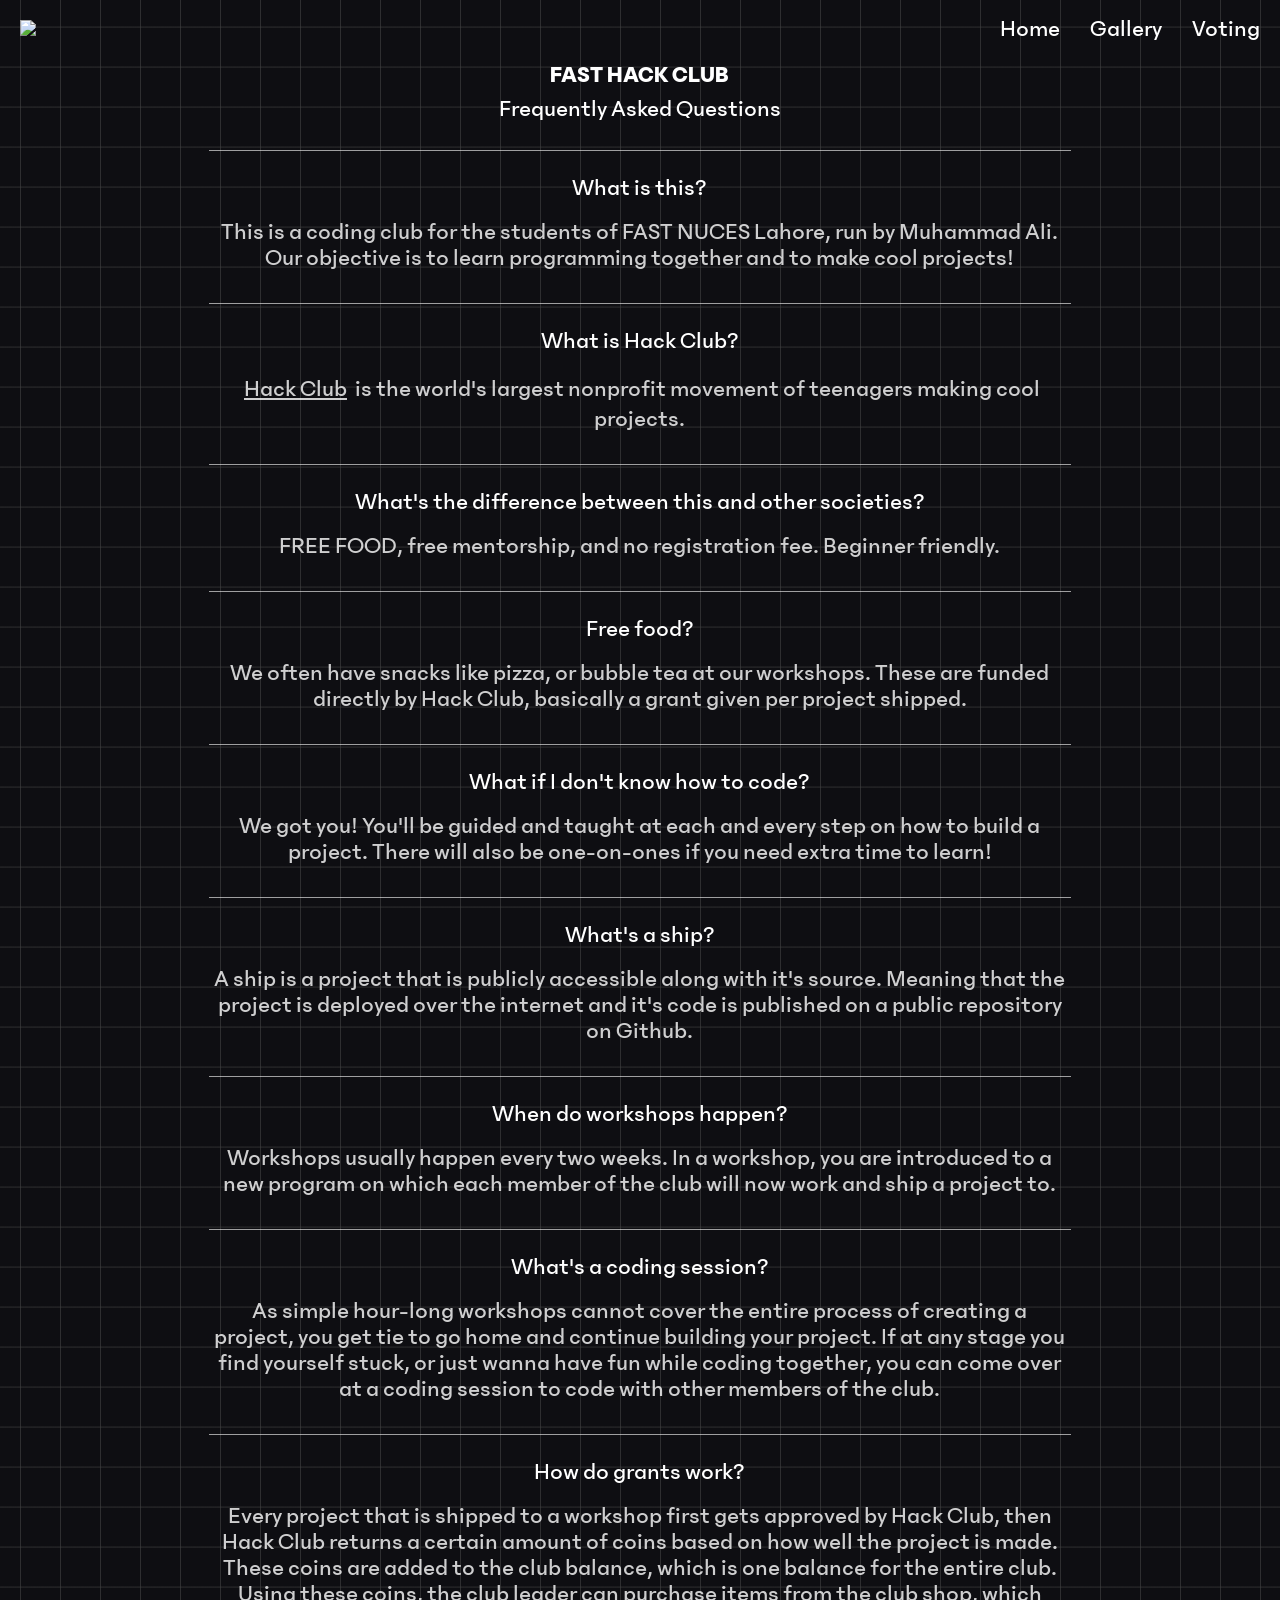
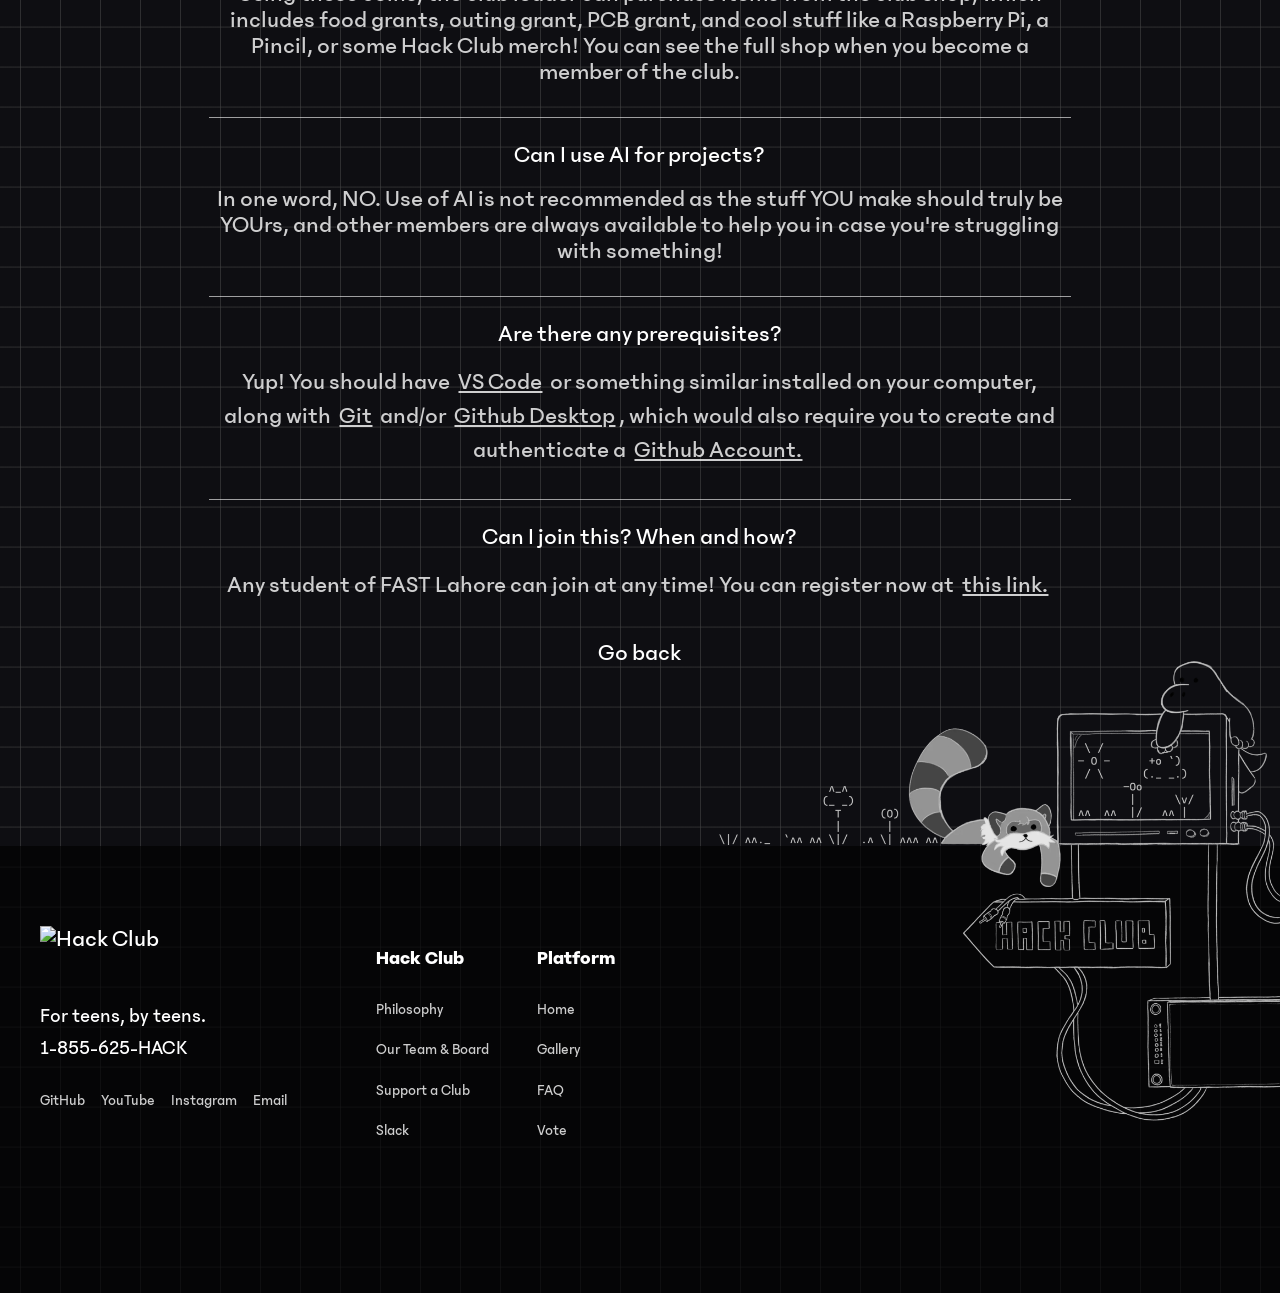
==== faq.html @ ed4a8009 "im done" ====
<!DOCTYPE html>

<html>

<head>
    <title>FAST Hack Club</title>
    <link rel="stylesheet" href="style.css">
    <link rel="icon" href="images/club.png">
    <meta name="viewport" content="width=device-width, initial-scale=1.0">
    <script src="script.js"></script>
</head>

<body>
    <header>
        <a href="https://clubs.hackclub.com">
            <img src="https://clubs.hackclub.com/assets/hackClubFlag.svg" style="height: 50px;" />
        </a>
        <span class="links">
            <!--<a href="/workshops">Workshops</a>
                <a href="/events">Events</a>-->
            <a href="/">Home</a>
            <a href="/gallery">Gallery</a>
            <a href="/vote">Voting</a>
        </span>
    </header>
    <section class="heheead page-faq">
        <div class="head">
            <p class="hhead">FAST HACK CLUB</p>
            <p class="subtitle">Frequently Asked Questions</p>

            <div class="faq-item">
                <p class="subtitle fastest">What is this?</p>
                <p class="dim">This is a coding club for the students of FAST NUCES Lahore, run by Muhammad Ali. Our
                    objective is to learn programming together and to make cool projects!</p>
            </div>
            <div class="faq-item">
                <p class="subtitle fastest">What is Hack Club?</p>
                <p class="dim"><a href="https://hack.club" target="_blank" style="text-decoration: underline;">Hack
                        Club</a> is the world's largest nonprofit movement of teenagers making cool projects.</p>
            </div>
            <div class="faq-item">
                <p class="subtitle fastest">What's the difference between this and other societies?</p>
                <p class="dim">FREE FOOD, free mentorship, and no registration fee. Beginner friendly.</p>
            </div>
            <div class="faq-item">
                <p class="subtitle fastest">Free food?</p>
                <p class="dim">We often have snacks like pizza, or bubble tea at our workshops. These are funded
                    directly by Hack Club, basically a grant given per project shipped.</p>
            </div>
            <div class="faq-item">
                <p class="subtitle fastest">What if I don't know how to code?</p>
                <p class="dim">We got you! You'll be guided and taught at each and every step on how to build a project.
                    There will also be one-on-ones if you need extra time to learn!</p>
            </div>
            <div class="faq-item">
                <p class="subtitle fastest">What's a ship?</p>
                <p class="dim">A ship is a project that is publicly accessible along with it's source. Meaning that the
                    project is deployed over the internet and it's code is published on a public repository on Github.
                </p>
            </div>
            <div class="faq-item">
                <p class="subtitle fastest">When do workshops happen?</p>
                <p class="dim">Workshops usually happen every two weeks. In a workshop, you are introduced to a new
                    program on which each member of the club will now work and ship a project to.</p>
            </div>
            <div class="faq-item">
                <p class="subtitle fastest">What's a coding session?</p>
                <p class="dim">As simple hour-long workshops cannot cover the entire process of creating a project, you
                    get tie to go home and continue building your project. If at any stage you find yourself stuck, or
                    just wanna have fun while coding together, you can come over at a coding session to code with other
                    members of the club.</p>
            </div>
            <div class="faq-item">
                <p class="subtitle fastest">How do grants work?</p>
                <p class="dim">Every project that is shipped to a workshop first gets approved by Hack Club, then Hack
                    Club returns a certain amount of coins based on how well the project is made. These coins are added
                    to the club balance, which is one balance for the entire club. Using these coins, the club leader
                    can purchase items from the club shop, which includes food grants, outing grant, PCB grant, and cool
                    stuff like a Raspberry Pi, a Pincil, or some Hack Club merch! You can see the full shop when you
                    become a member of the club.</p>
            </div>
            <div class="faq-item">
                <p class="subtitle fastest">Can I use AI for projects?</p>
                <p class="dim">In one word, NO. Use of AI is not recommended as the stuff YOU make should truly be
                    YOUrs, and other members are always available to help you in case you're struggling with something!
                </p>
            </div>
            <div class="faq-item">
                <p class="subtitle fastest">Are there any prerequisites?</p>
                <p class="dim">Yup! You should have <a href="https://code.visualstudio.com/download" target="_blank"
                        style="text-decoration: underline;">VS Code</a> or something similar installed on your computer,
                    along with <a href="https://git-scm.com/install" target="_blank"
                        style="text-decoration: underline;">Git</a> and/or <a href="https://desktop.github.com/download"
                        target="_blank" style="text-decoration: underline;">Github Desktop</a>, which would also require
                    you to create and authenticate a <a href="https://github.com/signup" target="_blank"
                        style="text-decoration: underline;">Github Account.</a></p>
            </div>
            <div class="faq-item">
                <p class="subtitle fastest">Can I join this? When and how?</p>
                <p class="dim">Any student of FAST Lahore can join at any time! You can register now at <a
                        href="https://alimad.fillout.com/hackclub" style="text-decoration: underline;">this link.</a>
                </p>
            </div>
            <a href="/" style="margin: 20px; padding: 10px 20px;">Go back</a>
        </div>
    </section>
    <footer>
        <img src="images/footer.webp" class="footimg">
        <div class="fd">
            <div class="fd1">
                <a href="https://hackclub.com" target="_blank" class="eignore">
                    <img src="https://clubs.hackclub.com/assets/hackClubFlag.svg" alt="Hack Club">
                </a>
                <p style="margin-bottom: 0.5rem; font-size: 20px; line-height: 1.2;">For teens, by teens.</p>
                <a href="tel:18556254225" class="eignore"
                    style="margin-bottom: 2rem; display: inline-block; font-size: 20px; line-height: 1.2; ">1-855-625-HACK</a>
                <div class="l1s">
                    <a href="https://github.com/hackclub" target="_blank">GitHub</a>
                    <a href="https://www.youtube.com/c/HackClubHQ" target="_blank">YouTube</a>
                    <a href="https://www.instagram.com/starthackclub" target="_blank">Instagram</a>
                    <a href="mailto:team@hackclub.com">Email</a>
                </div>
            </div>
            <div class="fd2">
                <div>
                    <p>Hack Club</p>
                    <ul>
                        <li><a href="https://hackclub.com/philosophy" class="fle" target="_blank">Philosophy</a></li>
                        <li><a href="https://hackclub.com/team" class="fle" target="_blank">Our Team &amp; Board</a>
                        </li>
                        <li><a href="https://hackclub.com/teachers" class="fle" target="_blank">Support a Club</a></li>
                        <li><a href="https://slack.hackclub.com" class="fle" target="_blank">Slack</a></li>
                    </ul>
                </div>
                <div style="min-width: 9rem;">
                    <p>Platform</p>
                    <ul>
                        <li><a href="/" class="fle">Home</a></li>
                        <li><a href="/gallery" class="fle">Gallery</a></li>
                        <li><a href="/faq" class="fle">FAQ</a></li>
                        <li><a href="/vote" class="fle">Vote</a></li>
                    </ul>
                </div>
            </div>
        </div>
    </footer>
</body>

</html>
---- style.css ----
@font-face {
    font-family: "Zarathustra";
    src: url("fonts/zarathustra-kerned.ttf");
    font-display: swap;
}
@font-face {
  font-family: "Phantom Sans";
  src: url("fonts/PhantomSans-Book.woff2") format("woff2");
  font-weight: 400;
  font-display: swap;
}
@font-face {
  font-family: "Phantom Sans";
  src: url("fonts/PhantomSans-Semibold.woff2") format("woff2");
  font-weight: 600;
  font-display: swap;
}
@font-face {
  font-family: "Phantom Sans";
  src: url("fonts/PhantomSans-Bold.woff2") format("woff2");
  font-weight: 700;
  font-display: swap;
}

body {
    font-family: "Phantom Sans", sans-serif;
    font-weight: 400;
    margin: 0;
    padding: 0;
    background-color: black;
    color: white;
    font-optical-sizing: auto;
    font-style: normal;
    --grid-color: #4449;
    background-image: 
        linear-gradient(to right, var(--grid-color) 1px, transparent 1px),
        linear-gradient(to bottom, var(--grid-color) 1px, transparent 1px);
    background-size: 40px 40px;
    background-position: center;
    background-color: #0e0e12;
    font-size: 150%;
}


.heheead {
    display: flex;
    justify-content: center;
    align-items: center;
}

.head {
    display: flex;
    flex-direction: column;
    text-align: center;
    justify-content: center;
    align-items: center;
    gap: 0;
    max-width: 70%;
}

.hehheh * {
    padding: 0;
    margin: 4px;
    text-shadow: #000a 1px 1px 5px;
}

.head * {
    padding: 0;
    margin: 4px;
}

.works {
    border-top: #fff9 1px solid;
    width: 100%;
    display: flex;
    gap: 12px;
    margin-top: 12px;
    padding-top: 12px;
    flex-direction: column;
    align-items: center;
    justify-content: center;
    text-align: center;
}

.faq-item {
    border-top: #fff9 1px solid;
    width: 100%;
    display: flex;
    gap: 24px;
    margin-top: 24px;
    padding-top: 24px;
    flex-direction: column;
    align-items: center;
    justify-content: center;
    text-align: center;
}

.page-workshop img {
    width: 100%;
}

.sp {
    font-family: "Zarathustra", serif;
}

.title {
    display: flex;
    flex-direction: column;
    align-items: center;
    cursor: default;
}

.title * { margin: -20px; }

.hhead { font-weight: 700; }

header {
    display: flex;
    flex-direction: row;
    align-items: center;
    user-select: none;
    justify-content: space-between;
    padding: 12px;
}

.hc {
    transition: transform 0.3s;
}

.hc:hover {
    transform: scale(1.05);
}

header a {
    text-decoration: none;
    color: white;
}

a:not(.eignore) {
    color: white;
    text-decoration: none;
    position: relative;
    display: inline-block;
}

.eignore {
    color: white;
    text-decoration: none;
}

a:not(footer *) {
    padding: 4px 8px;
}

a:not(.eignore)::after {
    content: "";
    position: absolute;
    top: 0; right: 0; 
    width: 0%; height: 100%;
    background-color: #ffffff;
    z-index: 1;
    mix-blend-mode: difference;
    transition: width 0.3s ease; 
    pointer-events: none;
}

a:not(.eignore):hover::after {
    left: 0; right: auto; 
    width: 100%;
}

#buttons {
    display: flex;
    align-items: center;
    justify-content: center;
    margin-top: 12px;
    gap: 12px;
}

#buttons * {
    padding: 8px 16px;
}

button, .butt {
    color: white;
    background-color: transparent;
    outline: none;
    padding: 8px 16px;
    border: white 2px solid;
    cursor: pointer;
    font-size: inherit;
    position: relative;
    font-family: inherit;
    display: inline-block;
}

button::after, .butt::after {
    content: "";
    position: absolute;
    top: 0; right: 0; 
    width: 0%; height: 100%;
    background-color: #ffffff;
    z-index: 1;
    mix-blend-mode: difference;
    transition: width 0.3s ease; 
    pointer-events: none;
}

button:hover::after, .butt:hover::after {
    left: 0; right: auto; 
    width: 100%;
}

.gallery {
  display: flex;
  gap: 12px;
  flex-direction: row;
  width: 100%;
  margin: 0;
}

.gallery img {
    width: 100%;
    height: 300px;
    object-fit: cover;
    object-position: center;
}

.ships {
    display: grid;
    grid-template-columns: 1fr 1fr 1fr;
    margin-top: -3px;
    align-items: center;
    justify-content: center;
    text-align: center;
}

.fastest {
    position: relative;
    display: inline-block;
    margin: 0;
    padding: 0;
    width: fit-content;
}

.fastest::after {
    content: "";
    position: absolute;
    top: 0;
    right: 0; 
    width: 0%;
    height: 100%;
    background-color: #ffffff;
    z-index: 2;
    mix-blend-mode: difference;
    transition: width 0.3s ease; 
    pointer-events: none;
}

.fastest:hover::after {
    left: 0;
    right: auto; 
    width: 100%;
}

header a:hover {
    text-decoration: underline;
}

header span {
    display: flex;
    flex-direction: row;
    gap: 14px
}

section {
    padding-left: 24px;
    padding-right: 24px;
}

.title {
    text-align: center;
    font-size: 7vw;
}

.dim {
    opacity: 80%;
    margin-top: -6px;    
}

::selection {
    background-color: rgb(138, 247, 249);
    color: rgb(8, 15, 8);
}

footer {
    position: relative;
    overflow: visible;
    padding-inline: 2rem;
    padding-top: 5rem;
    padding-bottom: 4rem;
    margin-top: 150px;
    background: #000a;
}

.footimg {
    pointer-events: none;
    position: absolute;
    top: 0;
    right: 0;
    z-index: 2;
    display: block;
    height: auto;
    transform: translateY(-40.5%);
    width: clamp(200px, 44%, 620px);
}

.fd {
    margin-inline: auto;
    margin-bottom: 4rem;
    display: flex;
    max-width: 1200px;
    flex-wrap: wrap;
    align-items: start;
    row-gap: 3rem;
    column-gap: 4rem;
}

.fd1 {
    display: flex;
    flex-shrink: 0;
    flex-direction: column;
    width: 17rem;
}

.fd1 img {
    margin-bottom: 2rem;
    display: block;
    width: 12rem;
}

.l1s {
    display: flex;
    flex-wrap: wrap;
    gap: 1rem;
}

.l1s a, .fle {
    font-size: 15px;
    opacity: 80%;
    text-decoration: none;
    transition: opacity .15s;
}

.l1s a:hover {
    opacity: 100%;
}

.fd2 {
    display: flex;
    flex-wrap: wrap;
    gap: 3rem;
}

.fd2 p {
    margin-bottom: 1rem;
    font-size: 20px;
    line-height: 1.2;
    font-weight: bold;
}

.fd2 ul {
    display: flex;
    list-style: none;
    flex-direction: column;
    gap: 0.9rem;
    padding: 0;
}

#smoll {
    display: none;
}

@media (width < 640px) {
    .links {
        display: none;
    }
    .title {
        font-size: 180%;
    }
    .head {
        max-width: 100%;
    }
    .gallery img {
        height: 150px;
    }
    .gallery {
        gap: 0px;
        margin-bottom: -12px;
    }
    .ships {
        grid-template-columns: 1fr;
    }
    footer {
        padding-inline: 1rem;
    }
    #buttons {
        flex-direction: column;
    }
    #smoll {
        display: flex;
        flex-direction: column;
        align-items: center;
        justify-content: center;
        gap: 20px;
    }
}
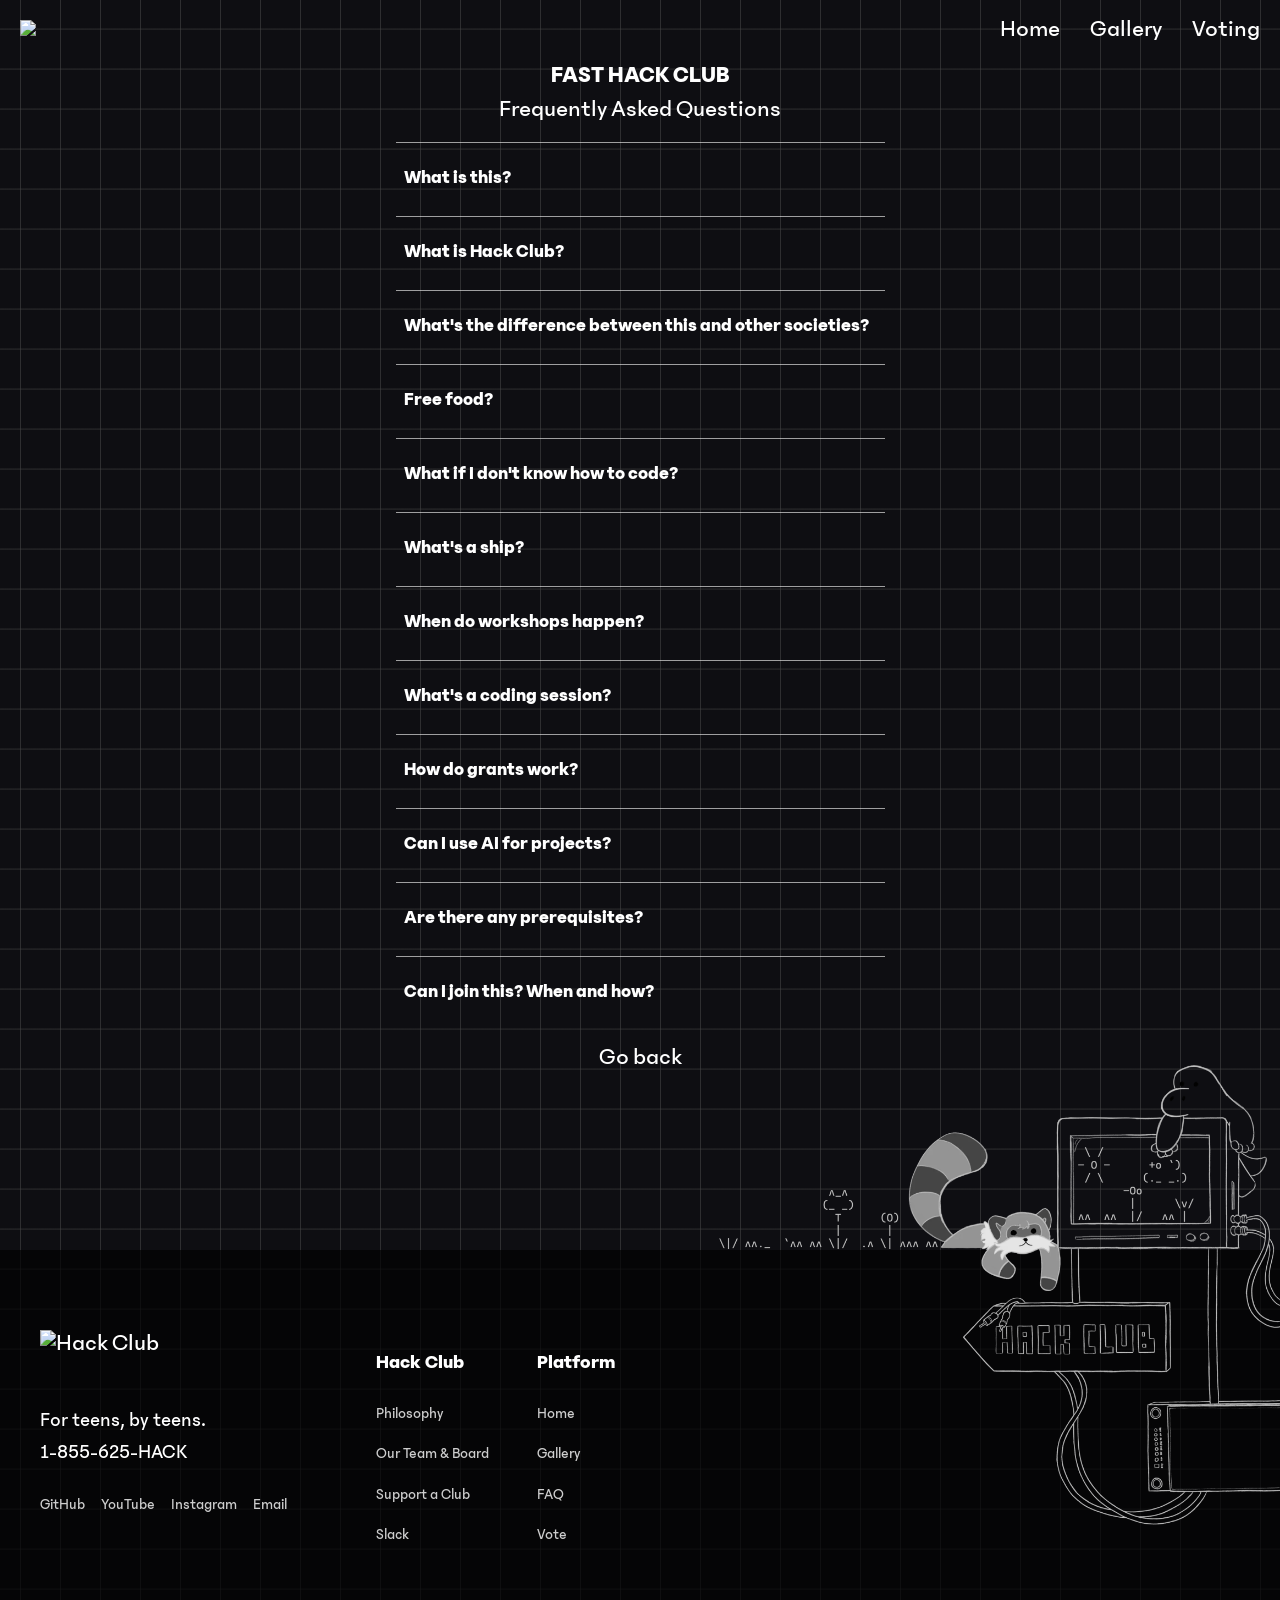
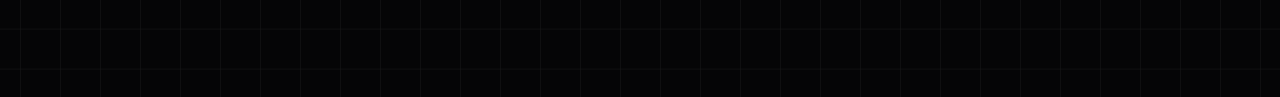
==== commit 18dff5ff: "add a lot to the clubbb" ====
--- a/faq.html
+++ b/faq.html
@@ -16,8 +16,6 @@
             <img src="https://clubs.hackclub.com/assets/hackClubFlag.svg" style="height: 50px;" />
         </a>
         <span class="links">
-            <!--<a href="/workshops">Workshops</a>
-                <a href="/events">Events</a>-->
             <a href="/">Home</a>
             <a href="/gallery">Gallery</a>
             <a href="/vote">Voting</a>
@@ -28,79 +26,55 @@
             <p class="hhead">FAST HACK CLUB</p>
             <p class="subtitle">Frequently Asked Questions</p>
 
-            <div class="faq-item">
-                <p class="subtitle fastest">What is this?</p>
-                <p class="dim">This is a coding club for the students of FAST NUCES Lahore, run by Muhammad Ali. Our
-                    objective is to learn programming together and to make cool projects!</p>
-            </div>
-            <div class="faq-item">
-                <p class="subtitle fastest">What is Hack Club?</p>
-                <p class="dim"><a href="https://hack.club" target="_blank" style="text-decoration: underline;">Hack
-                        Club</a> is the world's largest nonprofit movement of teenagers making cool projects.</p>
-            </div>
-            <div class="faq-item">
-                <p class="subtitle fastest">What's the difference between this and other societies?</p>
+            <details class="custom-details">
+                <summary class="subtitle fastest">What is this?</summary>
+                <p class="dim">This is a coding club for the students of FAST NUCES Lahore, run by Muhammad Ali. Our objective is to learn programming together and to make cool projects!</p>
+            </details>
+            <details class="custom-details">
+                <summary class="subtitle fastest">What is Hack Club?</summary>
+                <p class="dim"><a href="https://hack.club" target="_blank" style="text-decoration: underline;">Hack Club</a> is the world's largest nonprofit movement of teenagers making cool projects.</p>
+            </details>
+            <details class="custom-details">
+                <summary class="subtitle fastest">What's the difference between this and other societies?</summary>
                 <p class="dim">FREE FOOD, free mentorship, and no registration fee. Beginner friendly.</p>
-            </div>
-            <div class="faq-item">
-                <p class="subtitle fastest">Free food?</p>
-                <p class="dim">We often have snacks like pizza, or bubble tea at our workshops. These are funded
-                    directly by Hack Club, basically a grant given per project shipped.</p>
-            </div>
-            <div class="faq-item">
-                <p class="subtitle fastest">What if I don't know how to code?</p>
-                <p class="dim">We got you! You'll be guided and taught at each and every step on how to build a project.
-                    There will also be one-on-ones if you need extra time to learn!</p>
-            </div>
-            <div class="faq-item">
-                <p class="subtitle fastest">What's a ship?</p>
-                <p class="dim">A ship is a project that is publicly accessible along with it's source. Meaning that the
-                    project is deployed over the internet and it's code is published on a public repository on Github.
-                </p>
-            </div>
-            <div class="faq-item">
-                <p class="subtitle fastest">When do workshops happen?</p>
-                <p class="dim">Workshops usually happen every two weeks. In a workshop, you are introduced to a new
-                    program on which each member of the club will now work and ship a project to.</p>
-            </div>
-            <div class="faq-item">
-                <p class="subtitle fastest">What's a coding session?</p>
-                <p class="dim">As simple hour-long workshops cannot cover the entire process of creating a project, you
-                    get tie to go home and continue building your project. If at any stage you find yourself stuck, or
-                    just wanna have fun while coding together, you can come over at a coding session to code with other
-                    members of the club.</p>
-            </div>
-            <div class="faq-item">
-                <p class="subtitle fastest">How do grants work?</p>
-                <p class="dim">Every project that is shipped to a workshop first gets approved by Hack Club, then Hack
-                    Club returns a certain amount of coins based on how well the project is made. These coins are added
-                    to the club balance, which is one balance for the entire club. Using these coins, the club leader
-                    can purchase items from the club shop, which includes food grants, outing grant, PCB grant, and cool
-                    stuff like a Raspberry Pi, a Pincil, or some Hack Club merch! You can see the full shop when you
-                    become a member of the club.</p>
-            </div>
-            <div class="faq-item">
-                <p class="subtitle fastest">Can I use AI for projects?</p>
-                <p class="dim">In one word, NO. Use of AI is not recommended as the stuff YOU make should truly be
-                    YOUrs, and other members are always available to help you in case you're struggling with something!
-                </p>
-            </div>
-            <div class="faq-item">
-                <p class="subtitle fastest">Are there any prerequisites?</p>
-                <p class="dim">Yup! You should have <a href="https://code.visualstudio.com/download" target="_blank"
-                        style="text-decoration: underline;">VS Code</a> or something similar installed on your computer,
-                    along with <a href="https://git-scm.com/install" target="_blank"
-                        style="text-decoration: underline;">Git</a> and/or <a href="https://desktop.github.com/download"
-                        target="_blank" style="text-decoration: underline;">Github Desktop</a>, which would also require
-                    you to create and authenticate a <a href="https://github.com/signup" target="_blank"
-                        style="text-decoration: underline;">Github Account.</a></p>
-            </div>
-            <div class="faq-item">
-                <p class="subtitle fastest">Can I join this? When and how?</p>
-                <p class="dim">Any student of FAST Lahore can join at any time! You can register now at <a
-                        href="https://alimad.fillout.com/hackclub" style="text-decoration: underline;">this link.</a>
-                </p>
-            </div>
+            </details>
+            <details class="custom-details">
+                <summary class="subtitle fastest">Free food?</summary>
+                <p class="dim">We often have snacks like pizza, or bubble tea at our workshops. These are funded directly by Hack Club, basically a grant given per project shipped.</p>
+            </details>
+            <details class="custom-details">
+                <summary class="subtitle fastest">What if I don't know how to code?</summary>
+                <p class="dim">We got you! You'll be guided and taught at each and every step on how to build a project. There will also be one-on-ones if you need extra time to learn!</p>
+            </details>
+            <details class="custom-details">
+                <summary class="subtitle fastest">What's a ship?</summary>
+                <p class="dim">A ship is a project that is publicly accessible along with it's source. Meaning that the project is deployed over the internet and it's code is published on a public repository on Github.</p>
+            </details>
+            <details class="custom-details">
+                <summary class="subtitle fastest">When do workshops happen?</summary>
+                <p class="dim">Workshops usually happen every two weeks. In a workshop, you are introduced to a new program on which each member of the club will now work and ship a project to.</p>
+            </details>
+            <details class="custom-details">
+                <summary class="subtitle fastest">What's a coding session?</summary>
+                <p class="dim">As simple hour-long workshops cannot cover the entire process of creating a project, you get tie to go home and continue building your project. If at any stage you find yourself stuck, or just wanna have fun while coding together, you can come over at a coding session to code with other members of the club.</p>
+            </details>
+            <details class="custom-details">
+                <summary class="subtitle fastest">How do grants work?</summary>
+                <p class="dim">Every project that is shipped to a workshop first gets approved by Hack Club, then Hack Club returns a certain amount of coins based on how well the project is made. These coins are added to the club balance, which is one balance for the entire club. Using these coins, the club leader can purchase items from the club shop, which includes food grants, outing grant, PCB grant, and cool stuff like a Raspberry Pi, a Pincil, or some Hack Club merch! You can see the full shop when you become a member of the club.</p>
+            </details>
+            <details class="custom-details">
+                <summary class="subtitle fastest">Can I use AI for projects?</summary>
+                <p class="dim">In one word, NO. Use of AI is not recommended as the stuff YOU make should truly be YOUrs, and other members are always available to help you in case you're struggling with something!</p>
+            </details>
+            <details class="custom-details">
+                <summary class="subtitle fastest">Are there any prerequisites?</summary>
+                <p class="dim">Yup! You should have <a href="https://code.visualstudio.com/download" target="_blank" style="text-decoration: underline;">VS Code</a> or something similar installed on your computer, along with <a href="https://git-scm.com/install" target="_blank" style="text-decoration: underline;">Git</a> and/or <a href="https://desktop.github.com/download" target="_blank" style="text-decoration: underline;">Github Desktop</a>, which would also require you to create and authenticate a <a href="https://github.com/signup" target="_blank" style="text-decoration: underline;">Github Account.</a></p>
+            </details>
+            <details class="custom-details">
+                <summary class="subtitle fastest">Can I join this? When and how?</summary>
+                <p class="dim">Any student of FAST Lahore can join at any time! You can register now at <a href="https://alimad.fillout.com/hackclub" style="text-decoration: underline;">this link.</a></p>
+            </details>
+            
             <a href="/" style="margin: 20px; padding: 10px 20px;">Go back</a>
         </div>
     </section>
@@ -146,4 +120,4 @@
     </footer>
 </body>
 
-</html>+</html>
--- a/style.css
+++ b/style.css
@@ -110,7 +110,7 @@
     cursor: default;
 }
 
-.title * { margin: -20px; }
+.title * { margin: -5px; }
 
 .hhead { font-weight: 700; }
 
@@ -412,6 +412,131 @@
         flex-direction: column;
         align-items: center;
         justify-content: center;
-        gap: 20px;
-    }
-}
+        gap: 0px;
+    }
+}
+
+.home-gallery, .home-ysws, .home-platform, .home-shop, .home-closing {
+    display: flex;
+    justify-content: center;
+    align-items: center;
+    flex-wrap: wrap;
+    margin-top: 80px;
+    gap: 20px;
+}
+
+.ysws-grid, .shop-grid {
+    display: grid;
+    grid-template-columns: repeat(auto-fit, minmax(220px, 1fr));
+    gap: 16px;
+    width: 100%;
+    margin-top: 24px;
+}
+
+.ysws-card, .shop-card {
+    border: 2px solid #fff9;
+    padding: 16px;
+    text-decoration: none;
+    color: white;
+    display: flex;
+    flex-direction: column;
+    align-items: center;
+    justify-content: center;
+    text-align: center;
+    background: #0004;
+    transition: transform 0.2s, background 0.2s;
+}
+
+.ysws-card:hover, .shop-card:hover {
+    background: #fff1;
+}
+
+.shop-card img {
+    width: 120px;
+    object-fit: contain;
+    margin: 8px 0;
+}
+
+.shop-price {
+    background: #fff;
+    color: #000;
+    padding: 4px 12px;
+    border-radius: 20px;
+    font-size: 0.8rem;
+    font-weight: bold;
+    align-self: center;
+    align-items: center;
+    text-align: center;
+    margin: auto;
+    width: fit-content;
+}
+
+.platform-steps {
+    display: flex;
+    align-items: center;
+    justify-content: center;
+    gap: 20px;
+    flex-wrap: wrap;
+    margin-top: 32px;
+}
+
+.step {
+    display: flex;
+    flex-direction: column;
+    align-items: center;
+    text-align: center;
+    max-width: 200px;
+}
+
+.step img {
+    width: 100%;
+    border-radius: 8px;
+    margin-bottom: 12px;
+}
+
+.step.arrow {
+    font-size: 2rem;
+    color: #fff9;
+}
+
+.custom-details {
+    border-top: #fff9 1px solid;
+    width: 100%;
+    margin-top: 16px;
+    padding-top: 16px;
+    text-align: left;
+    cursor: pointer;
+    background: transparent;
+}
+
+.custom-details summary {
+    font-size: 1.2rem;
+    list-style: none;
+    outline: none;
+    font-weight: bold;
+    padding: 8px;
+}
+
+.custom-details summary::-webkit-details-marker {
+    display: none;
+}
+
+.custom-details p {
+    margin-top: 12px;
+    padding-left: 8px;
+    padding-bottom: 16px;
+}
+
+.custom-details[open] summary ~ * {
+    animation: sweep 0.3s ease-in-out;
+}
+
+@keyframes sweep {
+    0%   { opacity: 0; transform: translateY(-10px) }
+    100% { opacity: 1; transform: translateY(0) }
+}
+
+#rolling-text {
+    display: inline-block;
+    transition: opacity 0.3s;
+}
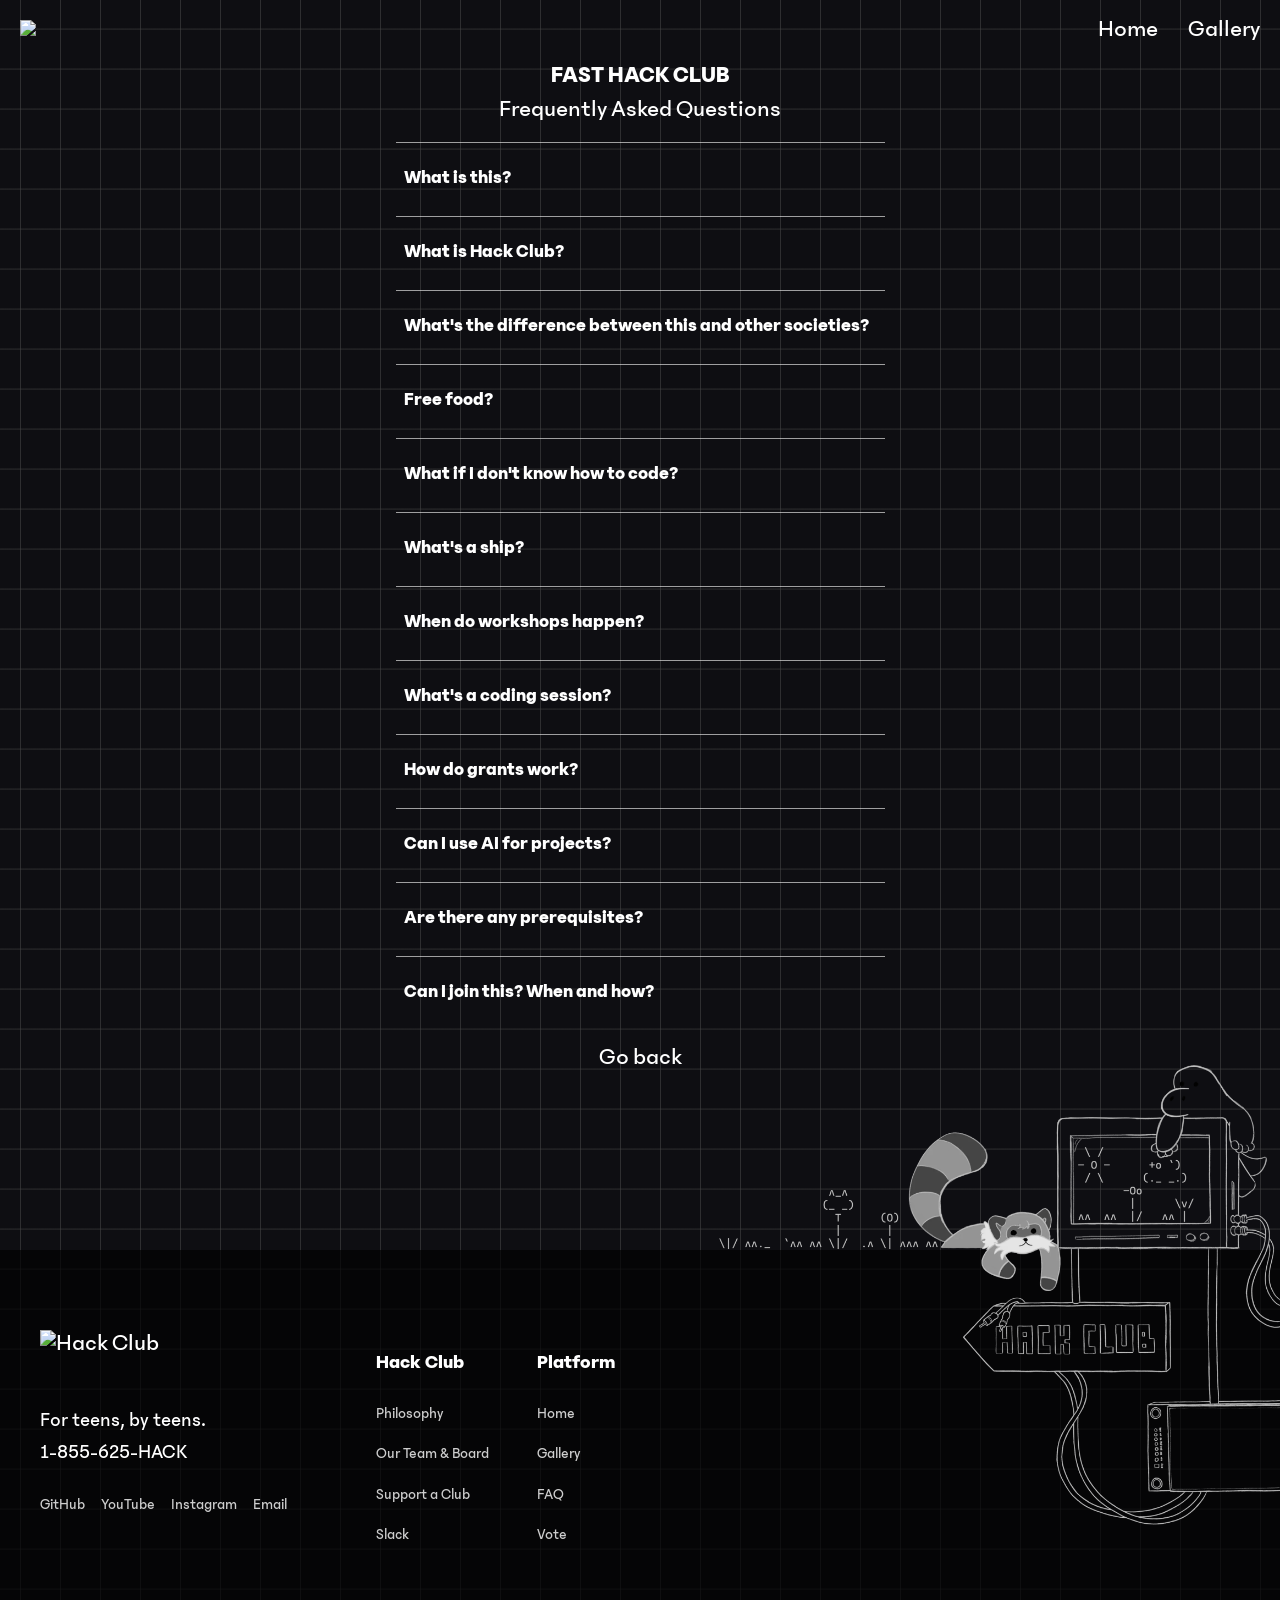
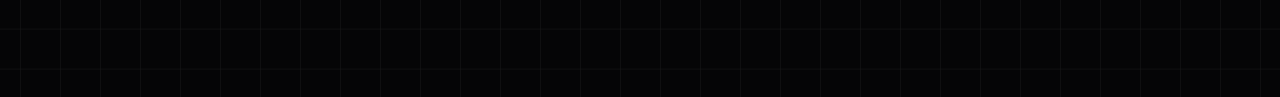
==== commit 80e5cda2: "ship." ====
--- a/faq.html
+++ b/faq.html
@@ -1,13 +1,14 @@
 <!DOCTYPE html>
 
-<html>
+<html lang="en">
 
 <head>
+    <meta charset="utf-8">
     <title>FAST Hack Club</title>
     <link rel="stylesheet" href="style.css">
-    <link rel="icon" href="images/club.png">
+    <link rel="icon" href="images/favicon.png">
     <meta name="viewport" content="width=device-width, initial-scale=1.0">
-    <script src="script.js"></script>
+    <script src="script.js" defer></script>
 </head>
 
 <body>
@@ -18,7 +19,6 @@
         <span class="links">
             <a href="/">Home</a>
             <a href="/gallery">Gallery</a>
-            <a href="/vote">Voting</a>
         </span>
     </header>
     <section class="heheead page-faq">
@@ -48,7 +48,7 @@
             </details>
             <details class="custom-details">
                 <summary class="subtitle fastest">What's a ship?</summary>
-                <p class="dim">A ship is a project that is publicly accessible along with it's source. Meaning that the project is deployed over the internet and it's code is published on a public repository on Github.</p>
+                <p class="dim">A ship is a project that is publicly accessible along with its source. Meaning that the project is deployed over the internet and its code is published on a public repository on Github.</p>
             </details>
             <details class="custom-details">
                 <summary class="subtitle fastest">When do workshops happen?</summary>
@@ -56,7 +56,7 @@
             </details>
             <details class="custom-details">
                 <summary class="subtitle fastest">What's a coding session?</summary>
-                <p class="dim">As simple hour-long workshops cannot cover the entire process of creating a project, you get tie to go home and continue building your project. If at any stage you find yourself stuck, or just wanna have fun while coding together, you can come over at a coding session to code with other members of the club.</p>
+                <p class="dim">As simple hour-long workshops cannot cover the entire process of creating a project, you get time to go home and continue building your project. If at any stage you find yourself stuck, or just wanna have fun while coding together, you can come over at a coding session to code with other members of the club.</p>
             </details>
             <details class="custom-details">
                 <summary class="subtitle fastest">How do grants work?</summary>
--- a/style.css
+++ b/style.css
@@ -6,6 +6,12 @@
 @font-face {
   font-family: "Phantom Sans";
   src: url("fonts/PhantomSans-Book.woff2") format("woff2");
+  font-weight: 400;
+  font-display: swap;
+}
+@font-face {
+  font-family: "Mojangles";
+  src: url("fonts/mojangles.otf") format("opentype");
   font-weight: 400;
   font-display: swap;
 }
@@ -352,6 +358,15 @@
     transition: opacity .15s;
 }
 
+.flu {
+    background-image: url("/images/assets/dirt.png");
+    background-repeat: repeat-x;
+    background-position: top center;
+    background-size: 50% auto; 
+    text-shadow: 2px 2px 0px #000a;
+    font-family: 'Mojangles';
+}
+
 .l1s a:hover {
     opacity: 100%;
 }
@@ -427,10 +442,18 @@
 
 .ysws-grid, .shop-grid {
     display: grid;
-    grid-template-columns: repeat(auto-fit, minmax(220px, 1fr));
+    grid-template-columns: repeat(auto-fit, minmax(300px, 1fr));
     gap: 16px;
     width: 100%;
     margin-top: 24px;
+}
+
+.home-events
+{
+    margin-top: 20px;
+}
+.head {
+    margin: auto;
 }
 
 .ysws-card, .shop-card {
